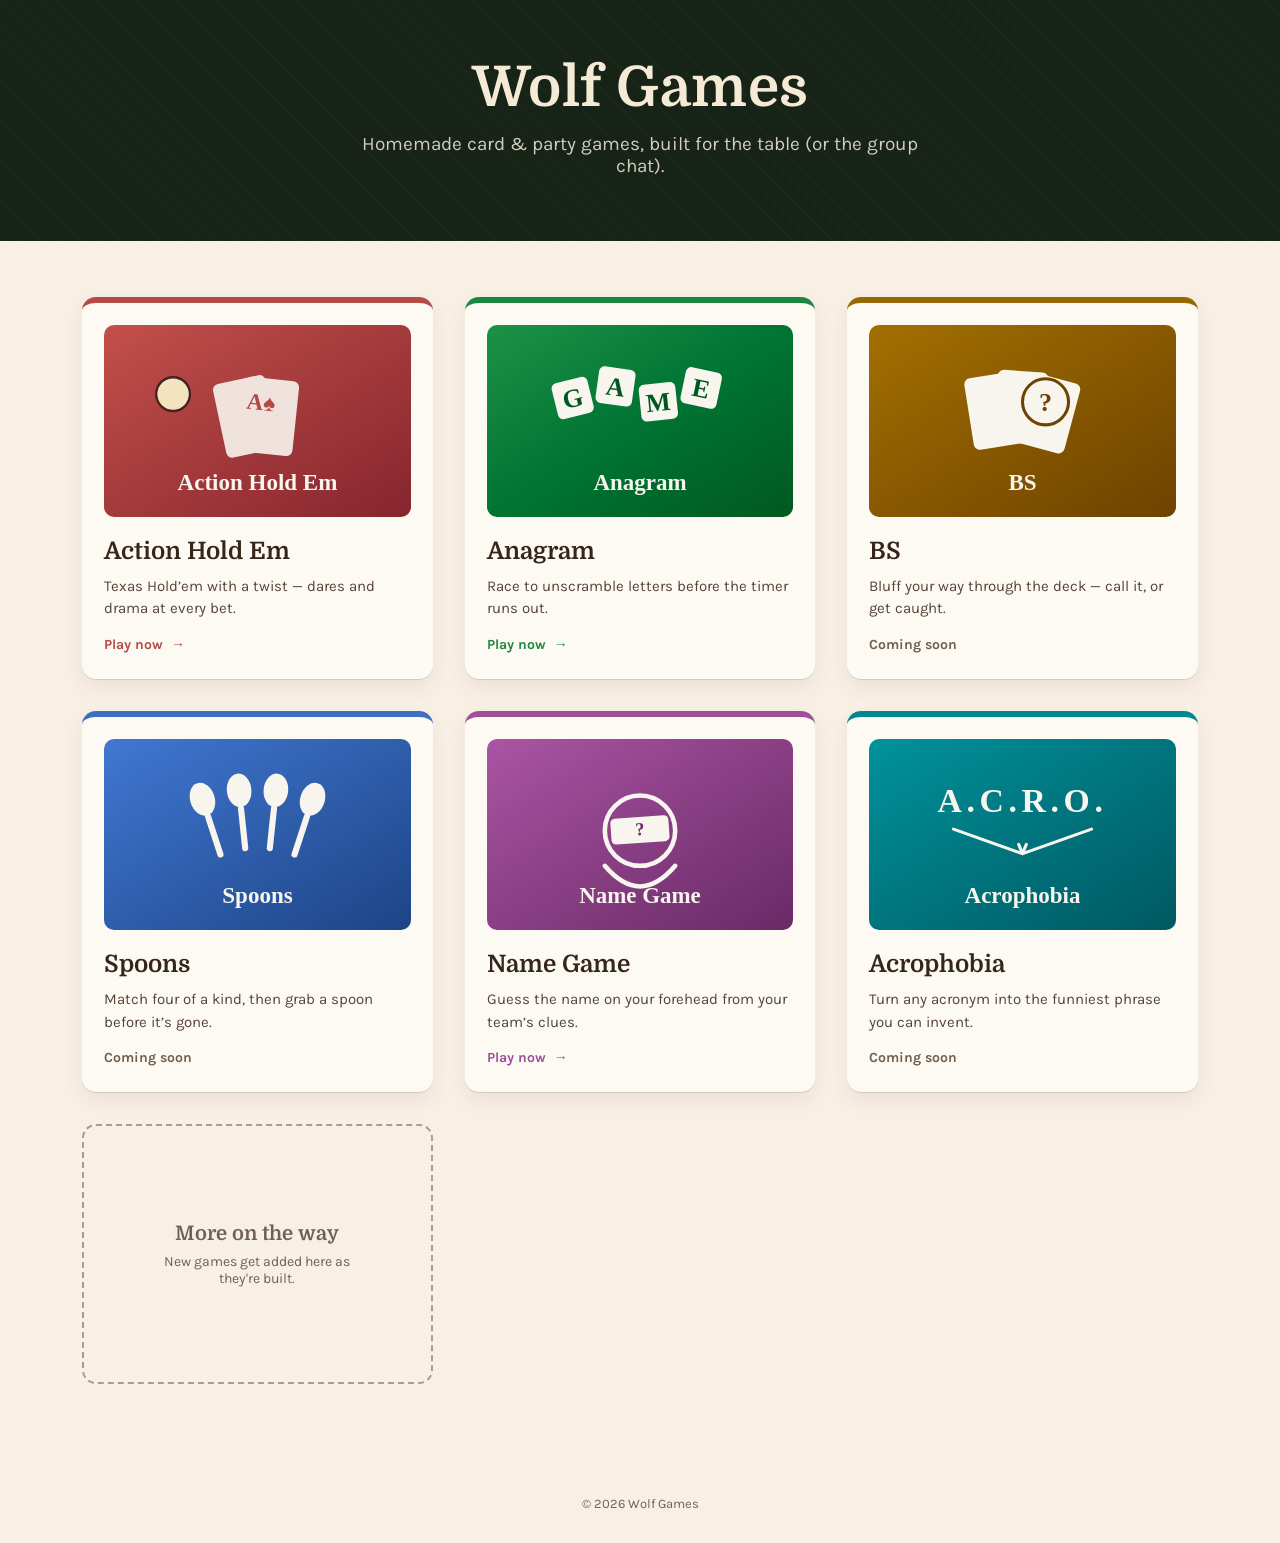
==== index.html @ b46bd2bd "Add files via upload" ====
<!DOCTYPE html>
<html lang="en">
<head>
<meta charset="utf-8">
<meta name="viewport" content="width=device-width, initial-scale=1">
<title>Wolf Games</title>
<link rel="preconnect" href="https://fonts.googleapis.com">
<link href="https://fonts.googleapis.com/css2?family=Domine:wght@500;700&family=Karla:wght@400;500;700&display=swap" rel="stylesheet">
<link rel="stylesheet" href="styles.css">
</head>
<body>

<header class="site-header">
  <div class="site-header-inner">
    <div class="site-title">Wolf Games</div>
    <div class="site-subtitle">Homemade card &amp; party games, built for the table (or the group chat).</div>
  </div>
</header>

<main>
  <div class="game-grid">

    <a href="https://chriswolfesq-collab.github.io/actionholdem/" class="game-card" style="--accent: oklch(0.55 0.14 25);">
      <div class="game-card-art"><img src="images/action-holdem-logo.svg" alt="Action Hold Em logo"></div>
      <div class="game-card-body">
        <div class="game-card-name">Action Hold Em</div>
        <div class="game-card-blurb">Texas Hold&rsquo;em with a twist &mdash; dares and drama at every bet.</div>
        <div class="game-card-cta">Play now <span>&rarr;</span></div>
      </div>
    </a>

    <a href="https://chriswolfesq-collab.github.io/anagram/" class="game-card" style="--accent: oklch(0.55 0.14 150);">
      <div class="game-card-art"><img src="images/anagram-logo.svg" alt="Anagram logo"></div>
      <div class="game-card-body">
        <div class="game-card-name">Anagram</div>
        <div class="game-card-blurb">Race to unscramble letters before the timer runs out.</div>
        <div class="game-card-cta">Play now <span>&rarr;</span></div>
      </div>
    </a>

    <div class="game-card" style="--accent: oklch(0.55 0.14 85);">
      <div class="game-card-art"><img src="images/bs-logo.svg" alt="BS logo"></div>
      <div class="game-card-body">
        <div class="game-card-name">BS</div>
        <div class="game-card-blurb">Bluff your way through the deck &mdash; call it, or get caught.</div>
        <div class="game-card-cta is-disabled">Coming soon</div>
      </div>
    </div>

    <div class="game-card" style="--accent: oklch(0.55 0.14 260);">
      <div class="game-card-art"><img src="images/spoons-logo.svg" alt="Spoons logo"></div>
      <div class="game-card-body">
        <div class="game-card-name">Spoons</div>
        <div class="game-card-blurb">Match four of a kind, then grab a spoon before it&rsquo;s gone.</div>
        <div class="game-card-cta is-disabled">Coming soon</div>
      </div>
    </div>

    <a href="https://chriswolfesq-collab.github.io/namegame/" class="game-card" style="--accent: oklch(0.55 0.14 330);">
      <div class="game-card-art"><img src="images/namegame-logo.svg" alt="Name Game logo"></div>
      <div class="game-card-body">
        <div class="game-card-name">Name Game</div>
        <div class="game-card-blurb">Guess the name on your forehead from your team&rsquo;s clues.</div>
        <div class="game-card-cta">Play now <span>&rarr;</span></div>
      </div>
    </a>

    <div class="game-card" style="--accent: oklch(0.55 0.14 200);">
      <div class="game-card-art"><img src="images/acrophobia-logo.svg" alt="Acrophobia logo"></div>
      <div class="game-card-body">
        <div class="game-card-name">Acrophobia</div>
        <div class="game-card-blurb">Turn any acronym into the funniest phrase you can invent.</div>
        <div class="game-card-cta is-disabled">Coming soon</div>
      </div>
    </div>

    <div class="coming-soon-tile">
      <div class="coming-soon-tile-title">More on the way</div>
      <div class="coming-soon-tile-desc">New games get added here as they're built.</div>
    </div>

  </div>
</main>

<footer class="site-footer">
  &copy; <span id="year"></span> Wolf Games
</footer>

<script>
  document.getElementById('year').textContent = new Date().getFullYear();
</script>

</body>
</html>
---- styles.css ----
:root {
  --bg: oklch(0.96 0.018 75);
  --header-bg: oklch(0.24 0.03 145);
  --header-bg-stripe: oklch(0.27 0.03 145);
  --header-title: oklch(0.94 0.03 85);
  --header-subtitle: oklch(0.85 0.02 90);
  --text: oklch(0.28 0.03 50);
  --text-muted: oklch(0.4 0.03 50);
  --text-faint: oklch(0.5 0.03 60);
  --card-bg: oklch(0.985 0.008 85);
  --card-shadow-edge: oklch(0.8 0.02 85 / 0.6);
  --card-shadow: oklch(0.3 0.03 50 / 0.08);
  --card-shadow-hover: oklch(0.3 0.03 50 / 0.16);
  --dashed-border: oklch(0.7 0.03 70);
}

* { box-sizing: border-box; }

body {
  margin: 0;
  min-height: 100vh;
  background: var(--bg);
  font-family: 'Karla', sans-serif;
  color: var(--text);
}

@keyframes felt-in {
  from { opacity: 0; transform: translateY(14px); }
  to { opacity: 1; transform: translateY(0); }
}

/* Header */
.site-header {
  background: var(--header-bg);
  padding: 56px 40px 64px;
  text-align: center;
  position: relative;
  overflow: hidden;
}

.site-header::before {
  content: '';
  position: absolute;
  inset: 0;
  background-image: repeating-linear-gradient(45deg, var(--header-bg-stripe) 0px, var(--header-bg-stripe) 2px, transparent 2px, transparent 14px);
  opacity: 0.5;
}

.site-header-inner {
  position: relative;
}

.site-title {
  font-family: 'Domine', serif;
  font-weight: 700;
  font-size: 56px;
  letter-spacing: 0.5px;
  color: var(--header-title);
}

.site-subtitle {
  margin-top: 14px;
  font-size: 19px;
  color: var(--header-subtitle);
  max-width: 560px;
  margin-left: auto;
  margin-right: auto;
}

/* Game grid */
main {
  max-width: 1180px;
  margin: 0 auto;
  padding: 56px 32px 80px;
}

.game-grid {
  display: grid;
  grid-template-columns: repeat(auto-fit, minmax(300px, 1fr));
  gap: 32px;
}

.game-card {
  text-decoration: none;
  color: inherit;
  display: flex;
  flex-direction: column;
  background: var(--card-bg);
  border-radius: 14px;
  overflow: hidden;
  box-shadow: 0 1px 0 var(--card-shadow-edge), 0 8px 20px var(--card-shadow);
  border-top: 6px solid var(--accent);
  animation: felt-in 0.5s ease both;
  transition: transform 0.15s ease, box-shadow 0.15s ease;
}

a.game-card:hover {
  transform: translateY(-4px);
  box-shadow: 0 10px 28px var(--card-shadow-hover);
}

.game-card-art {
  padding: 22px 22px 0;
}

.game-card-art img {
  width: 100%;
  aspect-ratio: 16 / 10;
  border-radius: 10px;
  display: block;
  object-fit: cover;
}

.game-card-body {
  padding: 20px 22px 26px;
  display: flex;
  flex-direction: column;
  gap: 10px;
  flex: 1;
}

.game-card-name {
  font-family: 'Domine', serif;
  font-weight: 700;
  font-size: 24px;
}

.game-card-blurb {
  font-size: 15px;
  line-height: 1.5;
  color: var(--text-muted);
  flex: 1;
}

.game-card-cta {
  margin-top: 6px;
  display: inline-flex;
  align-items: center;
  gap: 8px;
  font-weight: 700;
  font-size: 14px;
  color: var(--accent);
}

.game-card-cta.is-disabled {
  color: var(--text-faint);
}

/* Coming soon tile (no game yet) */
.coming-soon-tile {
  display: flex;
  flex-direction: column;
  align-items: center;
  justify-content: center;
  gap: 8px;
  border: 2px dashed var(--dashed-border);
  border-radius: 14px;
  padding: 40px 22px;
  min-height: 260px;
  color: var(--text-faint);
  text-align: center;
}

.coming-soon-tile-title {
  font-family: 'Domine', serif;
  font-size: 20px;
  font-weight: 700;
}

.coming-soon-tile-desc {
  font-size: 14px;
  max-width: 220px;
}

/* Footer */
.site-footer {
  text-align: center;
  padding: 32px;
  font-size: 13px;
  color: var(--text-faint);
}
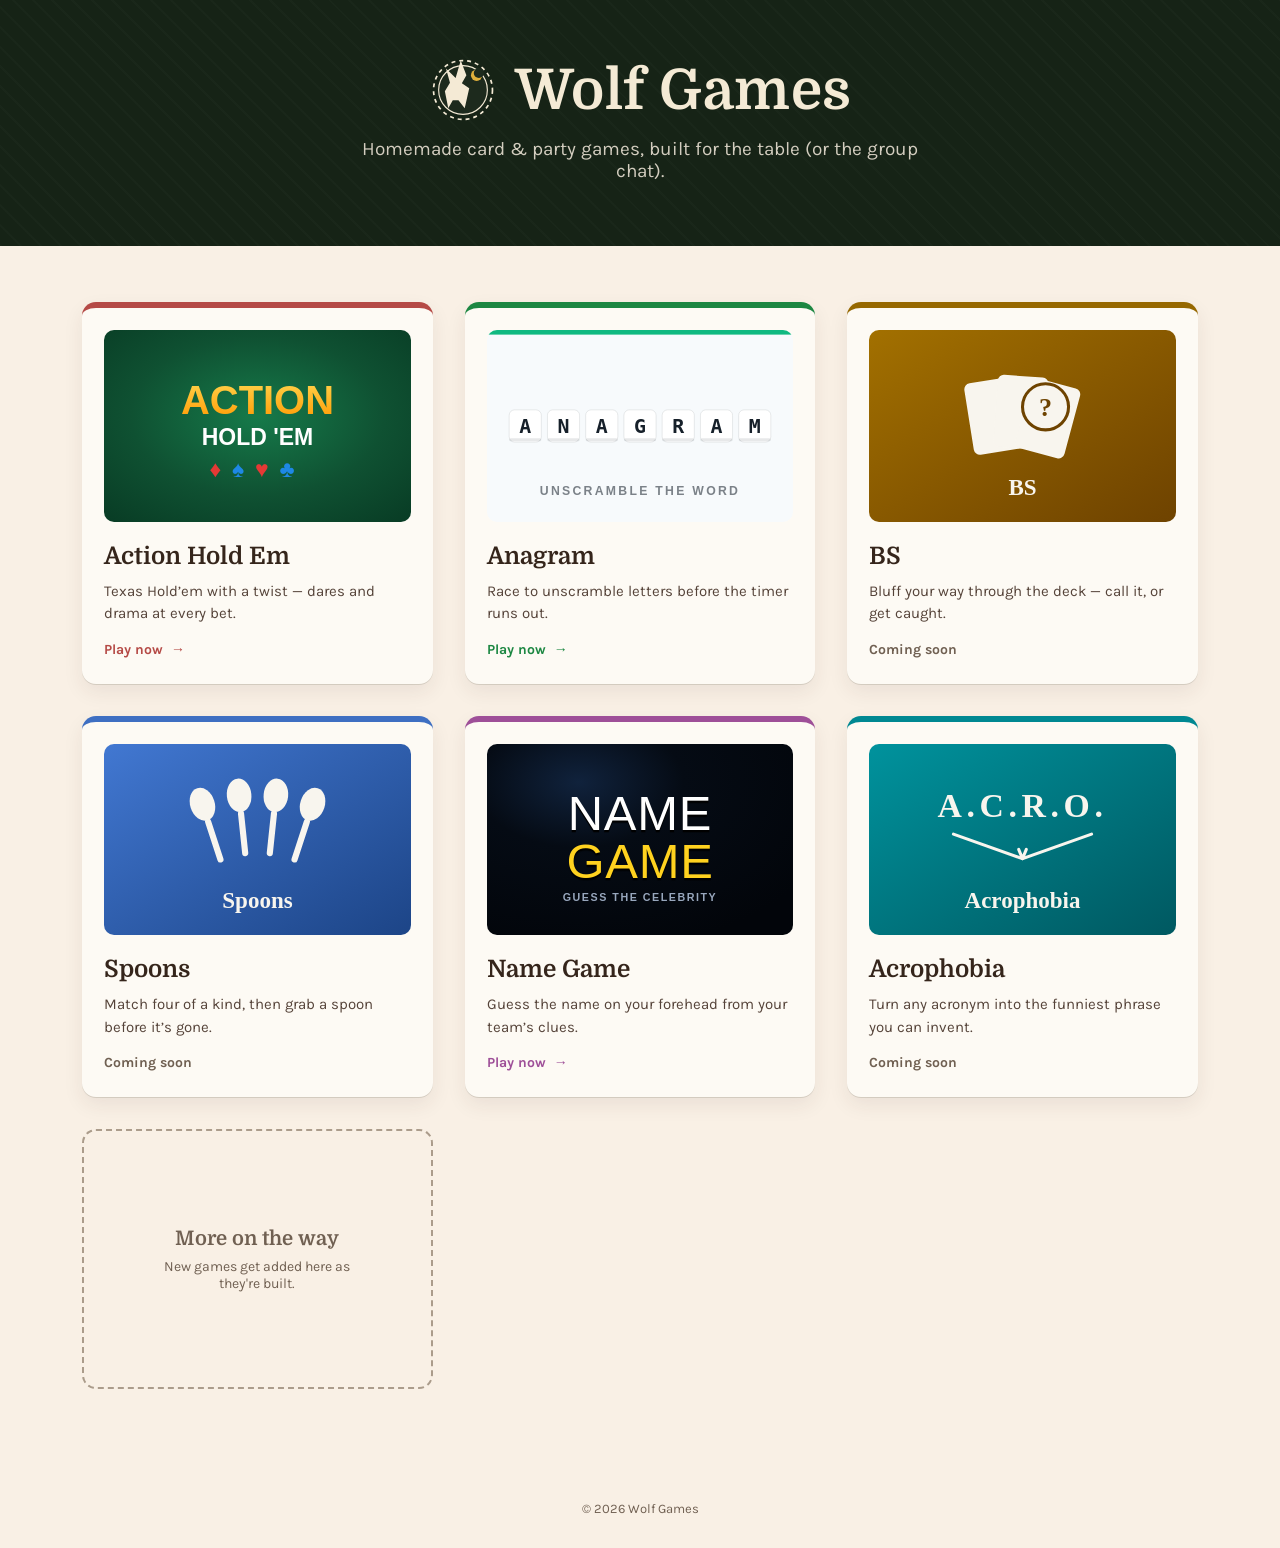
==== commit 982aab62: "Add wolf-head logo mark to header, match game logos to live app branding Co-Authored-By: Claude Sonn" ====
--- a/index.html
+++ b/index.html
@@ -12,7 +12,28 @@
 
 <header class="site-header">
   <div class="site-header-inner">
-    <div class="site-title">Wolf Games</div>
+    <div class="site-logo">
+      <svg class="site-logo-icon" viewBox="0 0 120 120" xmlns="http://www.w3.org/2000/svg" aria-hidden="true">
+        <circle cx="60" cy="60" r="52" fill="none" stroke="oklch(0.94 0.03 85)" stroke-width="3" stroke-dasharray="7 7"/>
+        <circle cx="60" cy="60" r="43" fill="oklch(0.27 0.03 145)" stroke="oklch(0.94 0.03 85)" stroke-width="2"/>
+        <circle cx="84" cy="34" r="10" fill="oklch(0.78 0.14 85)"/>
+        <circle cx="88" cy="30" r="9" fill="oklch(0.27 0.03 145)"/>
+        <path d="M 34 92
+                 L 28 62
+                 L 37 47
+                 L 30 22
+                 L 47 39
+                 L 56 8
+                 L 66 34
+                 L 58 48
+                 L 71 57
+                 L 63 92
+                 L 52 78
+                 L 42 78 Z"
+              fill="oklch(0.94 0.03 85)"/>
+      </svg>
+      <div class="site-title">Wolf Games</div>
+    </div>
     <div class="site-subtitle">Homemade card &amp; party games, built for the table (or the group chat).</div>
   </div>
 </header>
--- a/styles.css
+++ b/styles.css
@@ -48,6 +48,19 @@
 
 .site-header-inner {
   position: relative;
+}
+
+.site-logo {
+  display: flex;
+  align-items: center;
+  justify-content: center;
+  gap: 18px;
+}
+
+.site-logo-icon {
+  width: 68px;
+  height: 68px;
+  flex-shrink: 0;
 }
 
 .site-title {
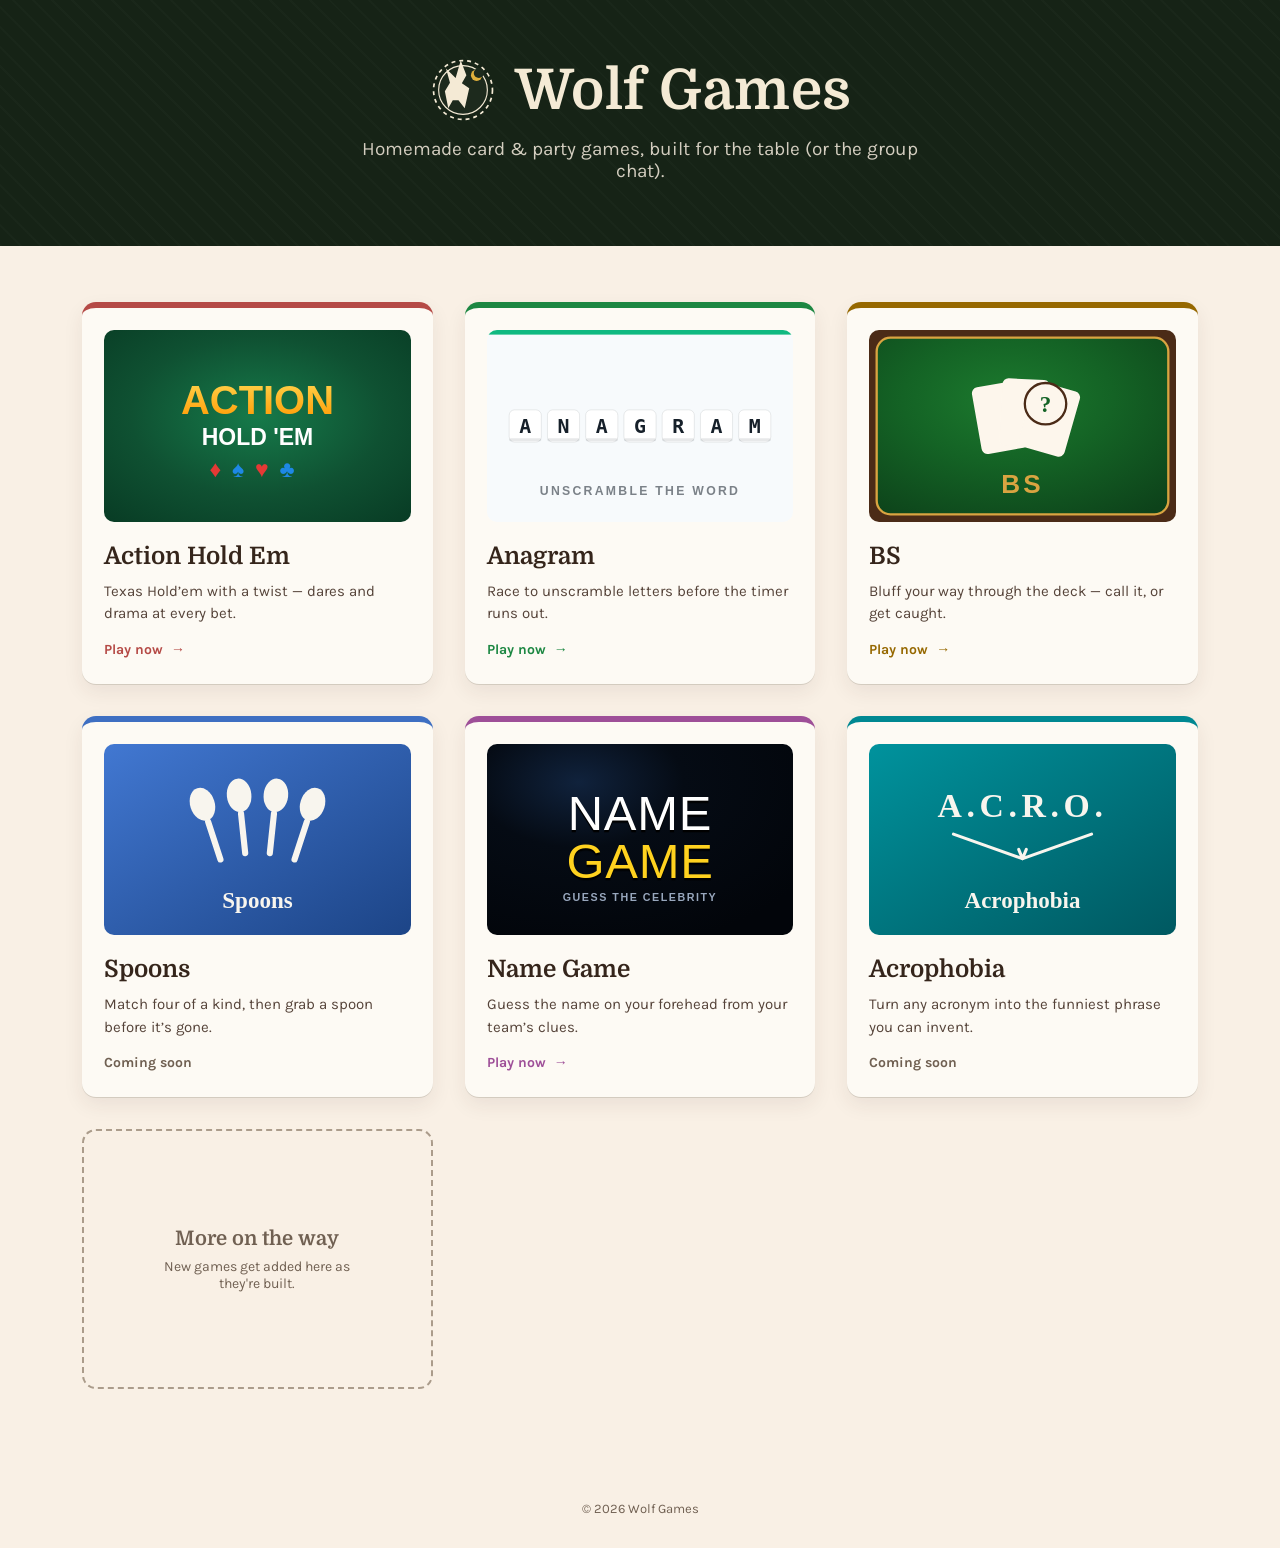
==== commit 1bb8e040: "Link BS to live game and match its logo to in-game felt/gold branding Co-Authored-By: Claude Sonnet " ====
--- a/index.html
+++ b/index.html
@@ -59,14 +59,14 @@
       </div>
     </a>
 
-    <div class="game-card" style="--accent: oklch(0.55 0.14 85);">
+    <a href="https://chriswolfesq-collab.github.io/bs/" class="game-card" style="--accent: oklch(0.55 0.14 85);">
       <div class="game-card-art"><img src="images/bs-logo.svg" alt="BS logo"></div>
       <div class="game-card-body">
         <div class="game-card-name">BS</div>
         <div class="game-card-blurb">Bluff your way through the deck &mdash; call it, or get caught.</div>
-        <div class="game-card-cta is-disabled">Coming soon</div>
+        <div class="game-card-cta">Play now <span>&rarr;</span></div>
       </div>
-    </div>
+    </a>
 
     <div class="game-card" style="--accent: oklch(0.55 0.14 260);">
       <div class="game-card-art"><img src="images/spoons-logo.svg" alt="Spoons logo"></div>
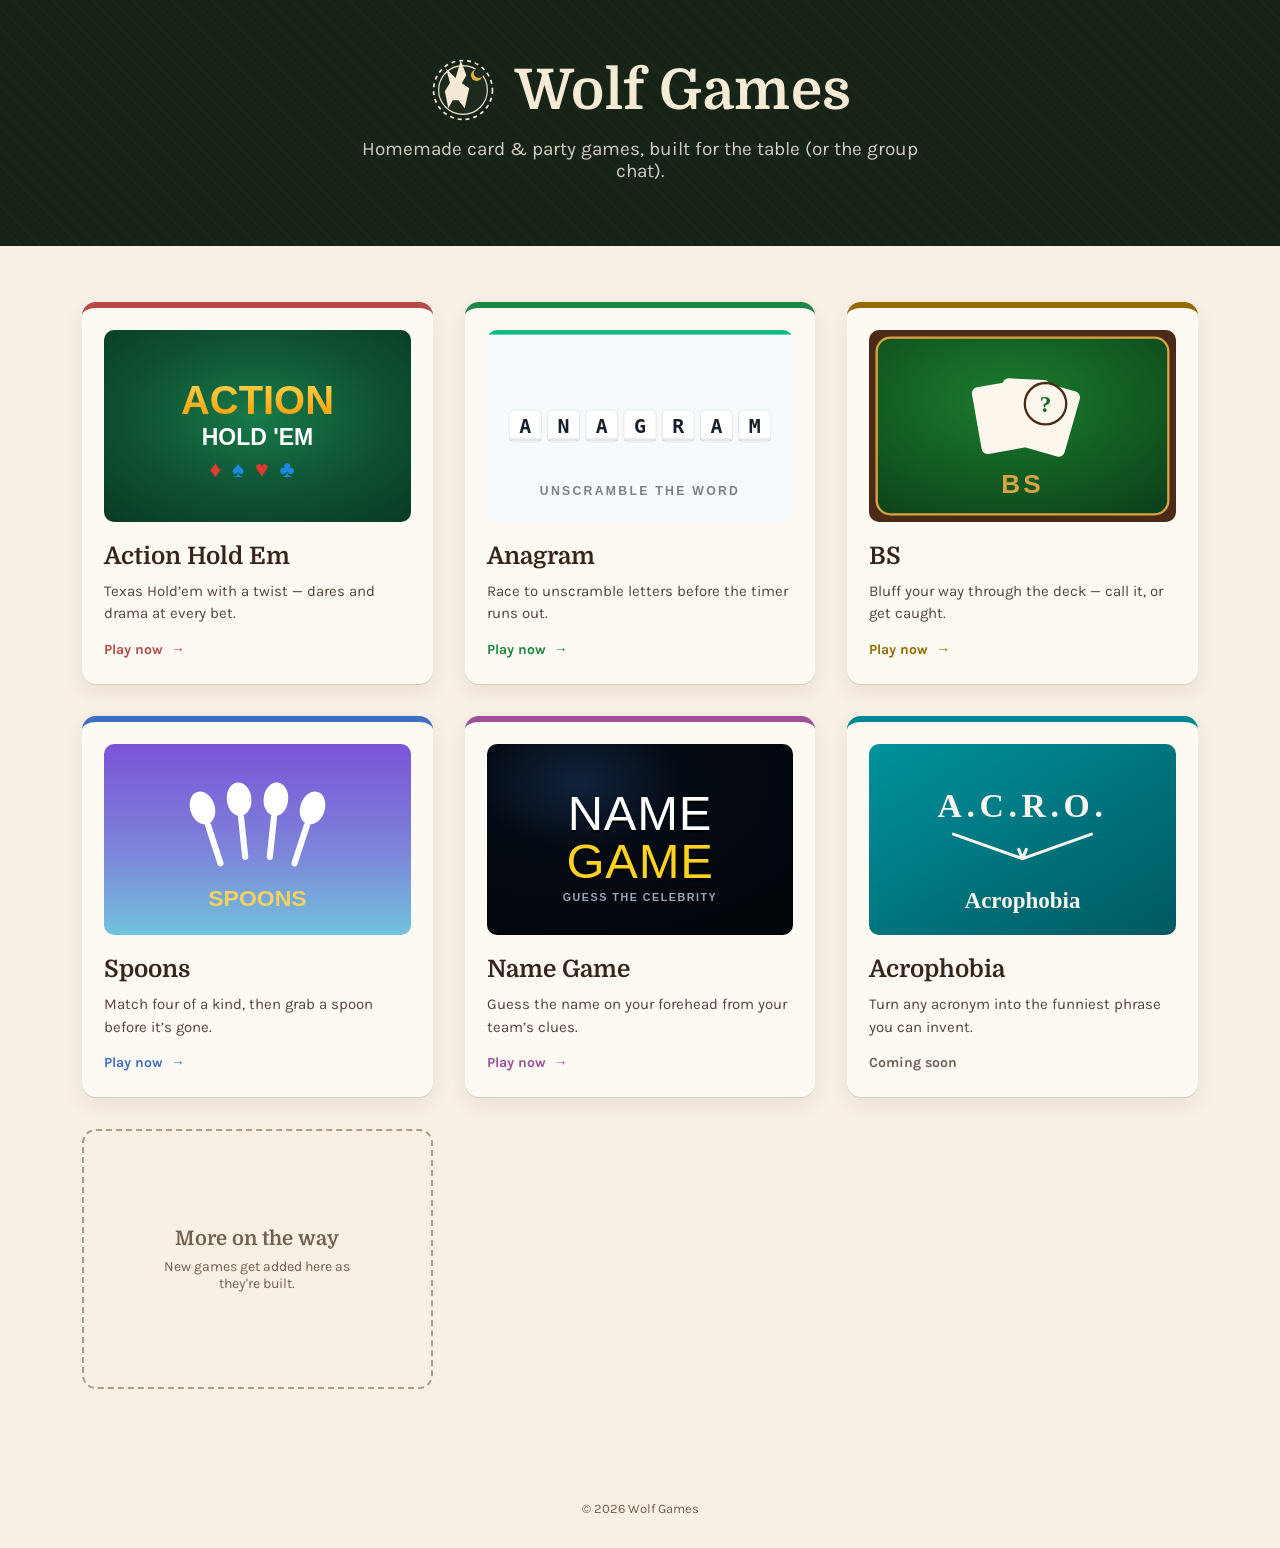
==== commit e94d8d9a: "Link Spoons to live game and match its logo to in-game purple/gold branding Co-Authored-By: Claude S" ====
--- a/index.html
+++ b/index.html
@@ -68,14 +68,14 @@
       </div>
     </a>
 
-    <div class="game-card" style="--accent: oklch(0.55 0.14 260);">
+    <a href="https://chriswolfesq-collab.github.io/spoons/" class="game-card" style="--accent: oklch(0.55 0.14 260);">
       <div class="game-card-art"><img src="images/spoons-logo.svg" alt="Spoons logo"></div>
       <div class="game-card-body">
         <div class="game-card-name">Spoons</div>
         <div class="game-card-blurb">Match four of a kind, then grab a spoon before it&rsquo;s gone.</div>
-        <div class="game-card-cta is-disabled">Coming soon</div>
+        <div class="game-card-cta">Play now <span>&rarr;</span></div>
       </div>
-    </div>
+    </a>
 
     <a href="https://chriswolfesq-collab.github.io/namegame/" class="game-card" style="--accent: oklch(0.55 0.14 330);">
       <div class="game-card-art"><img src="images/namegame-logo.svg" alt="Name Game logo"></div>
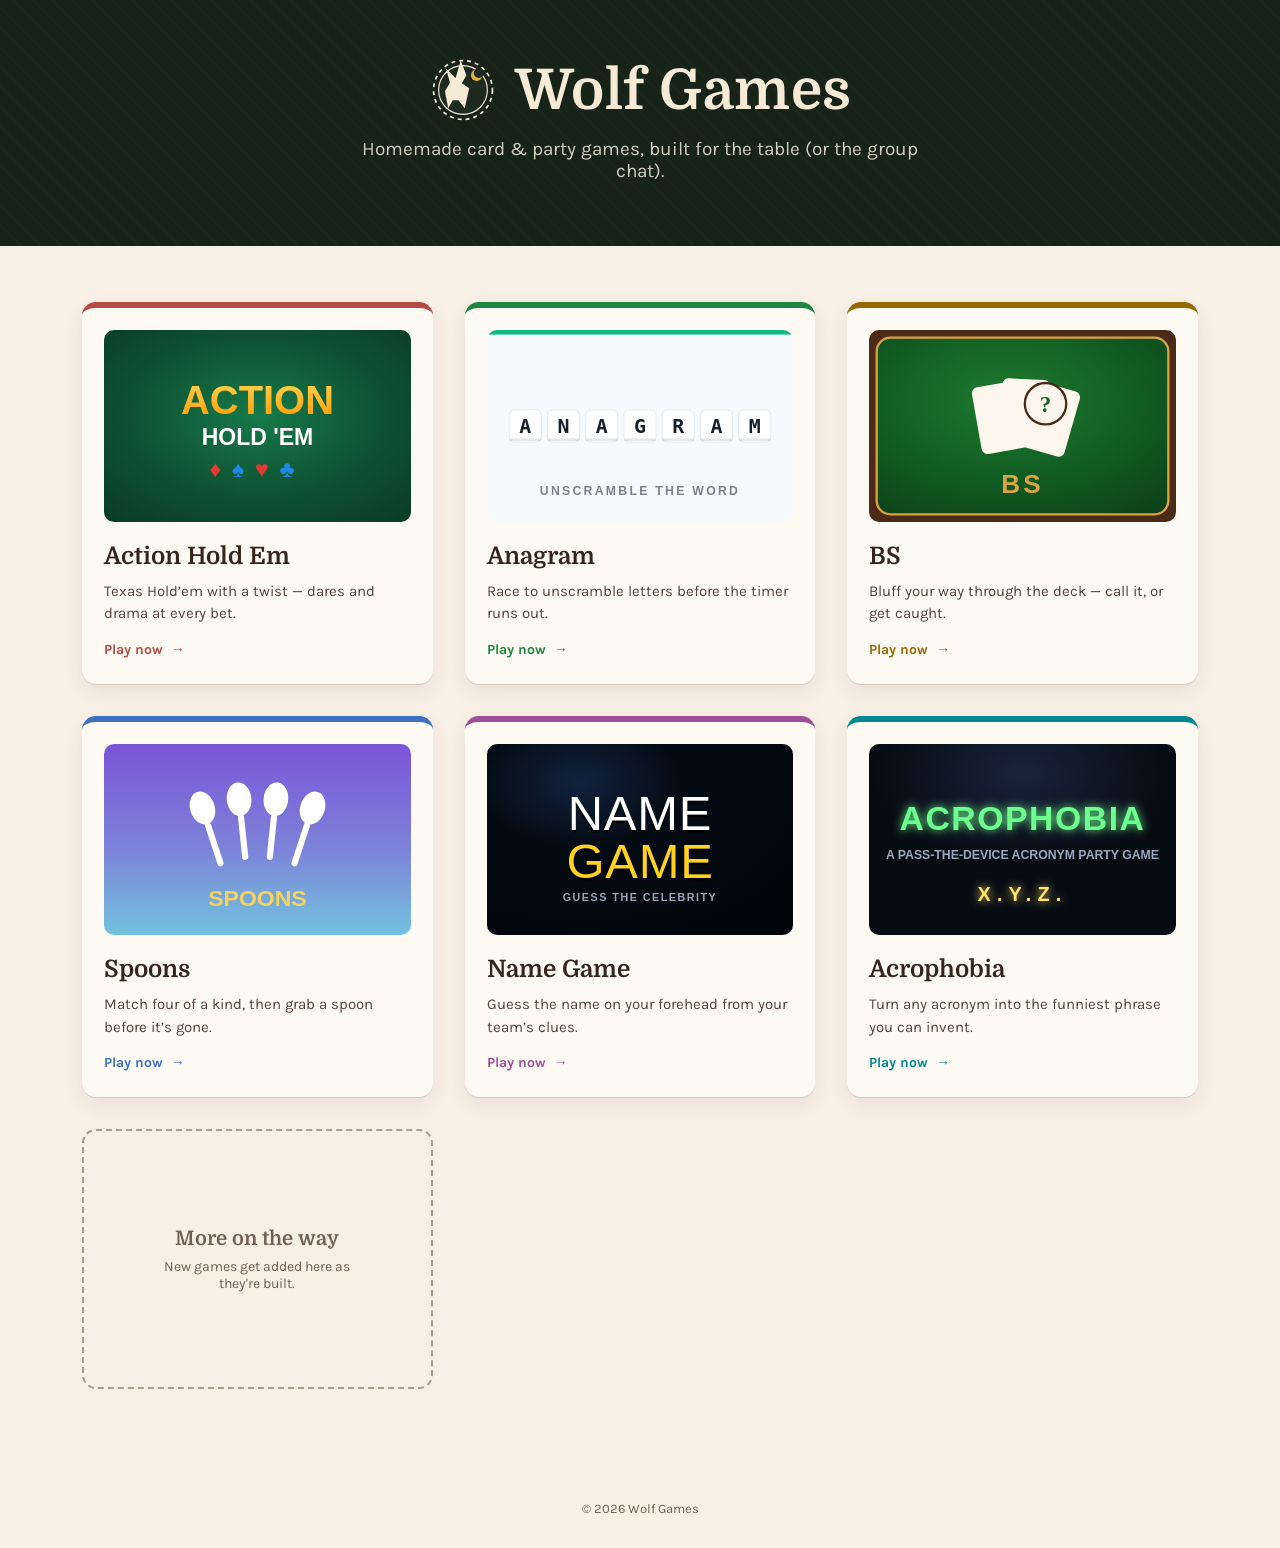
==== commit 4d742417: "Link Acrophobia to live game and match its logo to in-game neon branding Co-Authored-By: Claude Sonn" ====
--- a/index.html
+++ b/index.html
@@ -86,14 +86,14 @@
       </div>
     </a>
 
-    <div class="game-card" style="--accent: oklch(0.55 0.14 200);">
+    <a href="https://chriswolfesq-collab.github.io/acrophobia/" class="game-card" style="--accent: oklch(0.55 0.14 200);">
       <div class="game-card-art"><img src="images/acrophobia-logo.svg" alt="Acrophobia logo"></div>
       <div class="game-card-body">
         <div class="game-card-name">Acrophobia</div>
         <div class="game-card-blurb">Turn any acronym into the funniest phrase you can invent.</div>
-        <div class="game-card-cta is-disabled">Coming soon</div>
+        <div class="game-card-cta">Play now <span>&rarr;</span></div>
       </div>
-    </div>
+    </a>
 
     <div class="coming-soon-tile">
       <div class="coming-soon-tile-title">More on the way</div>
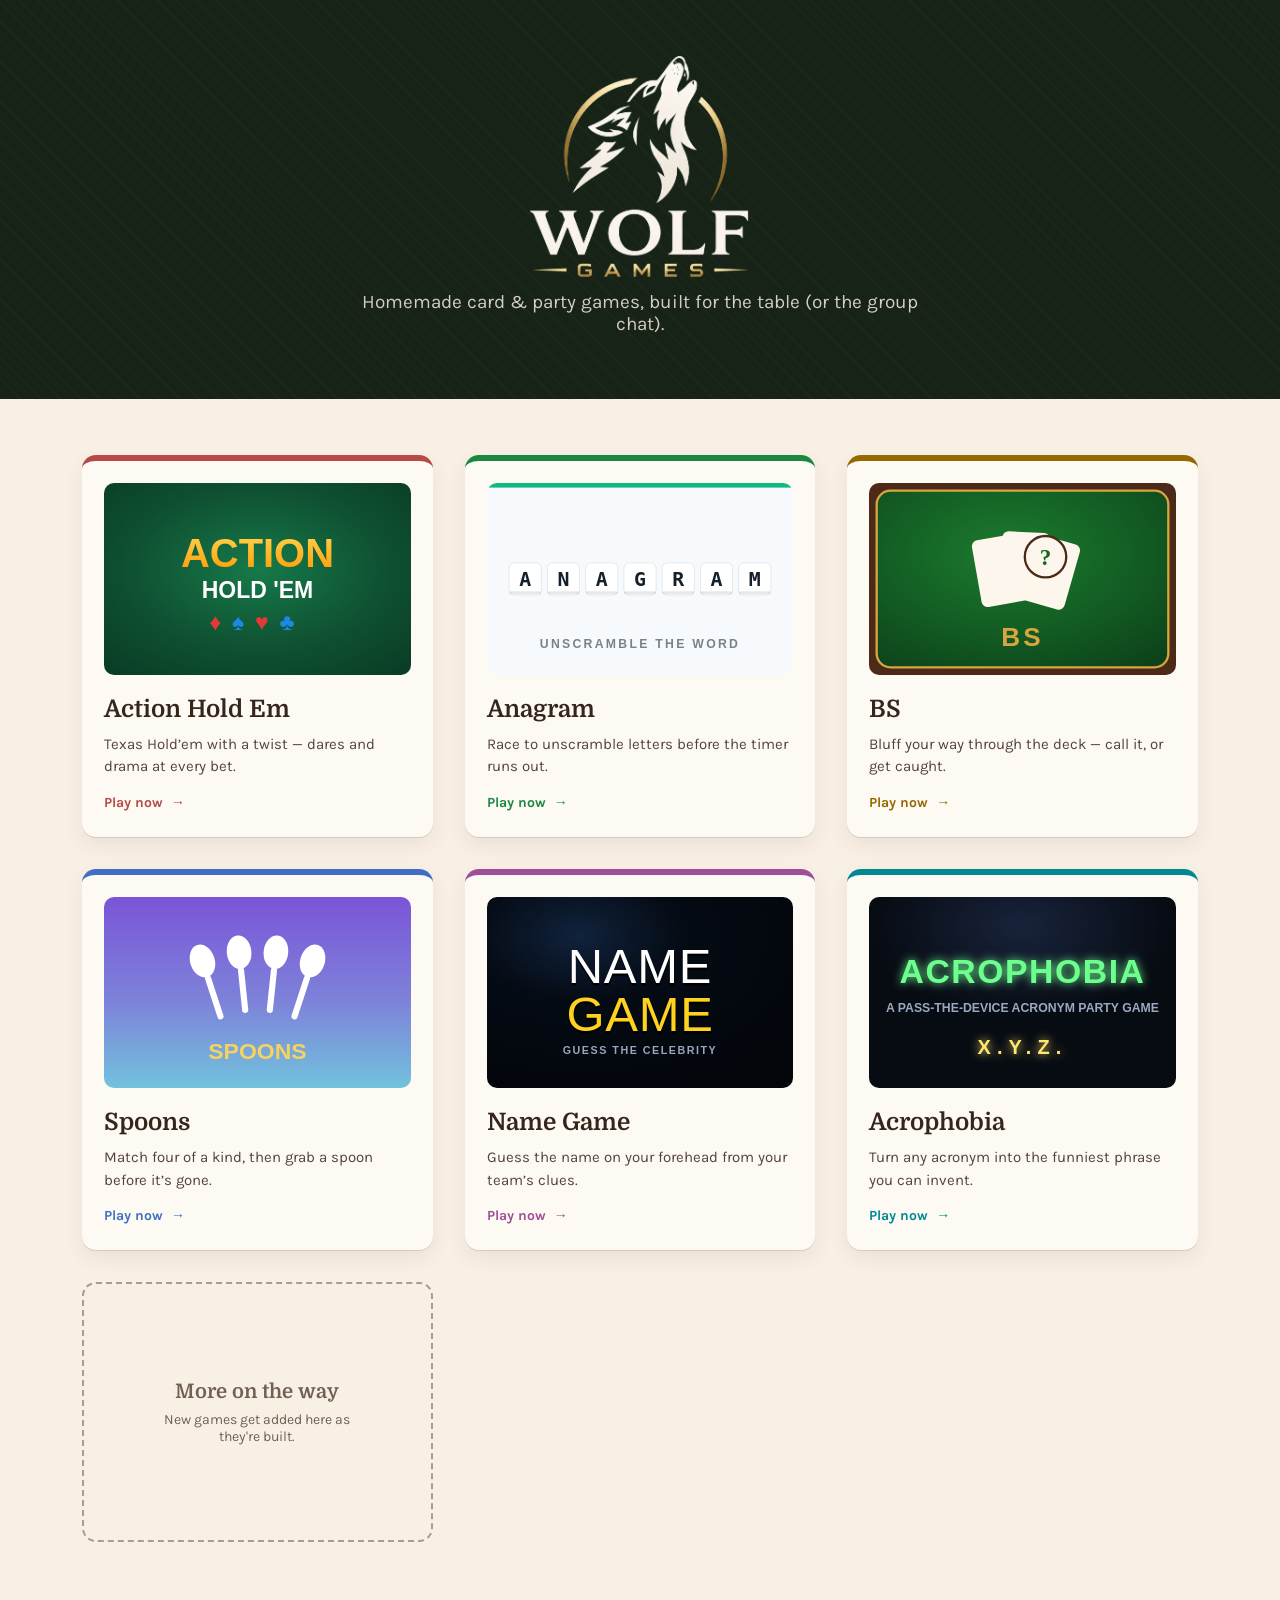
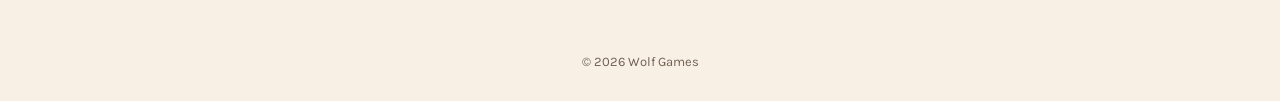
==== commit d6dd248c: "Replace header wolf icon + wordmark with user-provided logo artwork Co-Authored-By: Claude Sonnet 5 " ====
--- a/index.html
+++ b/index.html
@@ -12,28 +12,7 @@
 
 <header class="site-header">
   <div class="site-header-inner">
-    <div class="site-logo">
-      <svg class="site-logo-icon" viewBox="0 0 120 120" xmlns="http://www.w3.org/2000/svg" aria-hidden="true">
-        <circle cx="60" cy="60" r="52" fill="none" stroke="oklch(0.94 0.03 85)" stroke-width="3" stroke-dasharray="7 7"/>
-        <circle cx="60" cy="60" r="43" fill="oklch(0.27 0.03 145)" stroke="oklch(0.94 0.03 85)" stroke-width="2"/>
-        <circle cx="84" cy="34" r="10" fill="oklch(0.78 0.14 85)"/>
-        <circle cx="88" cy="30" r="9" fill="oklch(0.27 0.03 145)"/>
-        <path d="M 34 92
-                 L 28 62
-                 L 37 47
-                 L 30 22
-                 L 47 39
-                 L 56 8
-                 L 66 34
-                 L 58 48
-                 L 71 57
-                 L 63 92
-                 L 52 78
-                 L 42 78 Z"
-              fill="oklch(0.94 0.03 85)"/>
-      </svg>
-      <div class="site-title">Wolf Games</div>
-    </div>
+    <img class="site-logo" src="images/wolf-games-logo-full.png" alt="Wolf Games">
     <div class="site-subtitle">Homemade card &amp; party games, built for the table (or the group chat).</div>
   </div>
 </header>
--- a/styles.css
+++ b/styles.css
@@ -51,24 +51,10 @@
 }
 
 .site-logo {
-  display: flex;
-  align-items: center;
-  justify-content: center;
-  gap: 18px;
-}
-
-.site-logo-icon {
-  width: 68px;
-  height: 68px;
-  flex-shrink: 0;
-}
-
-.site-title {
-  font-family: 'Domine', serif;
-  font-weight: 700;
-  font-size: 56px;
-  letter-spacing: 0.5px;
-  color: var(--header-title);
+  display: block;
+  width: 220px;
+  height: auto;
+  margin: 0 auto;
 }
 
 .site-subtitle {
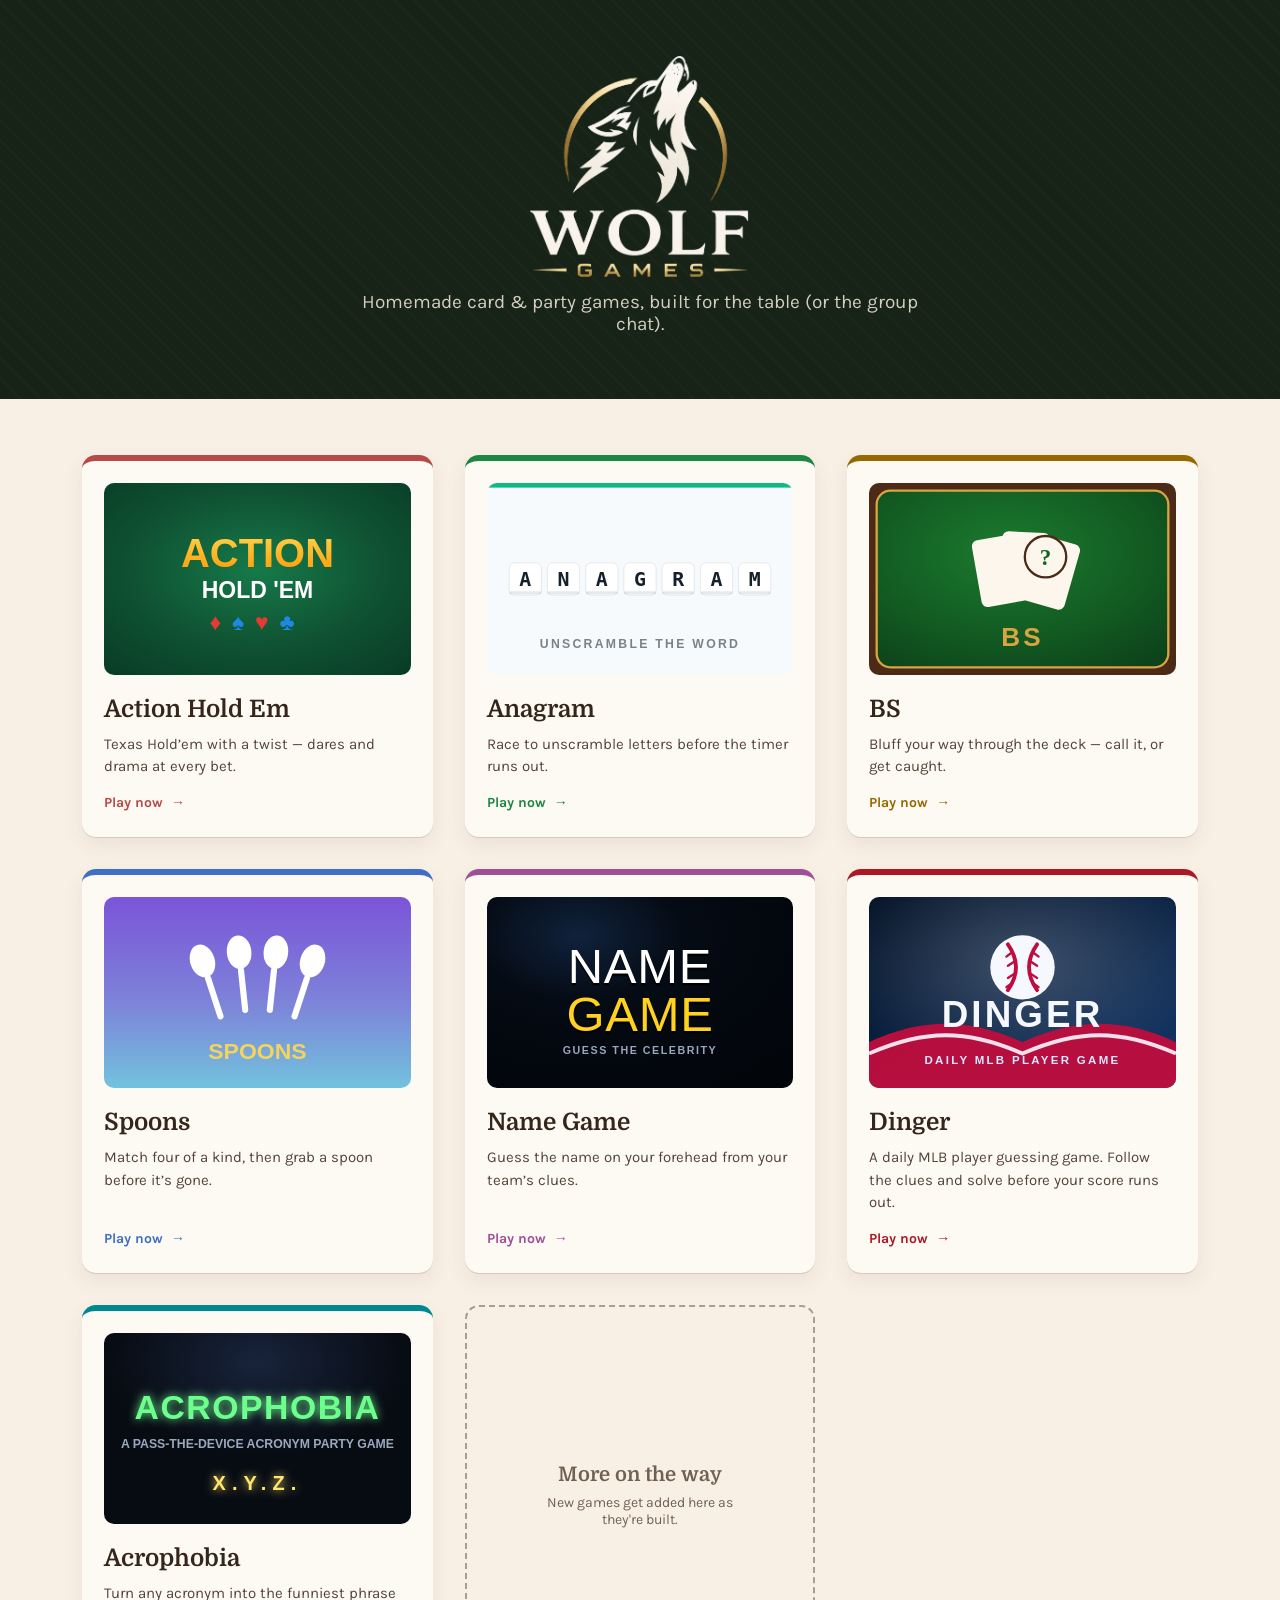
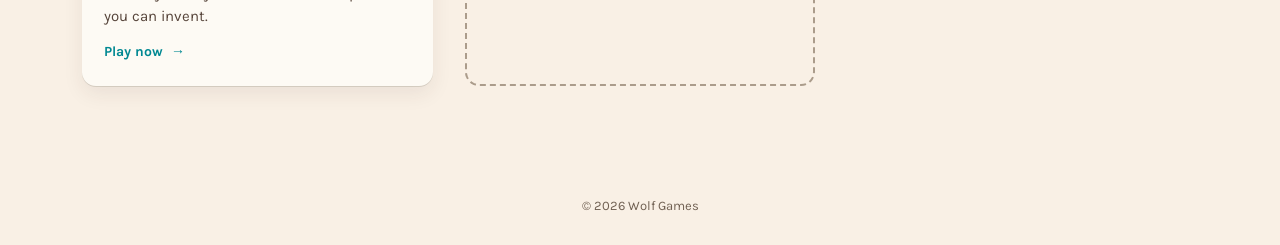
==== commit 334f30a6: "Add files via upload" ====
--- a/index.html
+++ b/index.html
@@ -65,6 +65,15 @@
       </div>
     </a>
 
+    <a href="https://chriswolfesq-collab.github.io/dinger/" class="game-card" style="--accent: oklch(0.48 0.18 24);">
+      <div class="game-card-art"><img src="images/dinger-logo.svg" alt="Dinger logo"></div>
+      <div class="game-card-body">
+        <div class="game-card-name">Dinger</div>
+        <div class="game-card-blurb">A daily MLB player guessing game. Follow the clues and solve before your score runs out.</div>
+        <div class="game-card-cta">Play now <span>&rarr;</span></div>
+      </div>
+    </a>
+
     <a href="https://chriswolfesq-collab.github.io/acrophobia/" class="game-card" style="--accent: oklch(0.55 0.14 200);">
       <div class="game-card-art"><img src="images/acrophobia-logo.svg" alt="Acrophobia logo"></div>
       <div class="game-card-body">
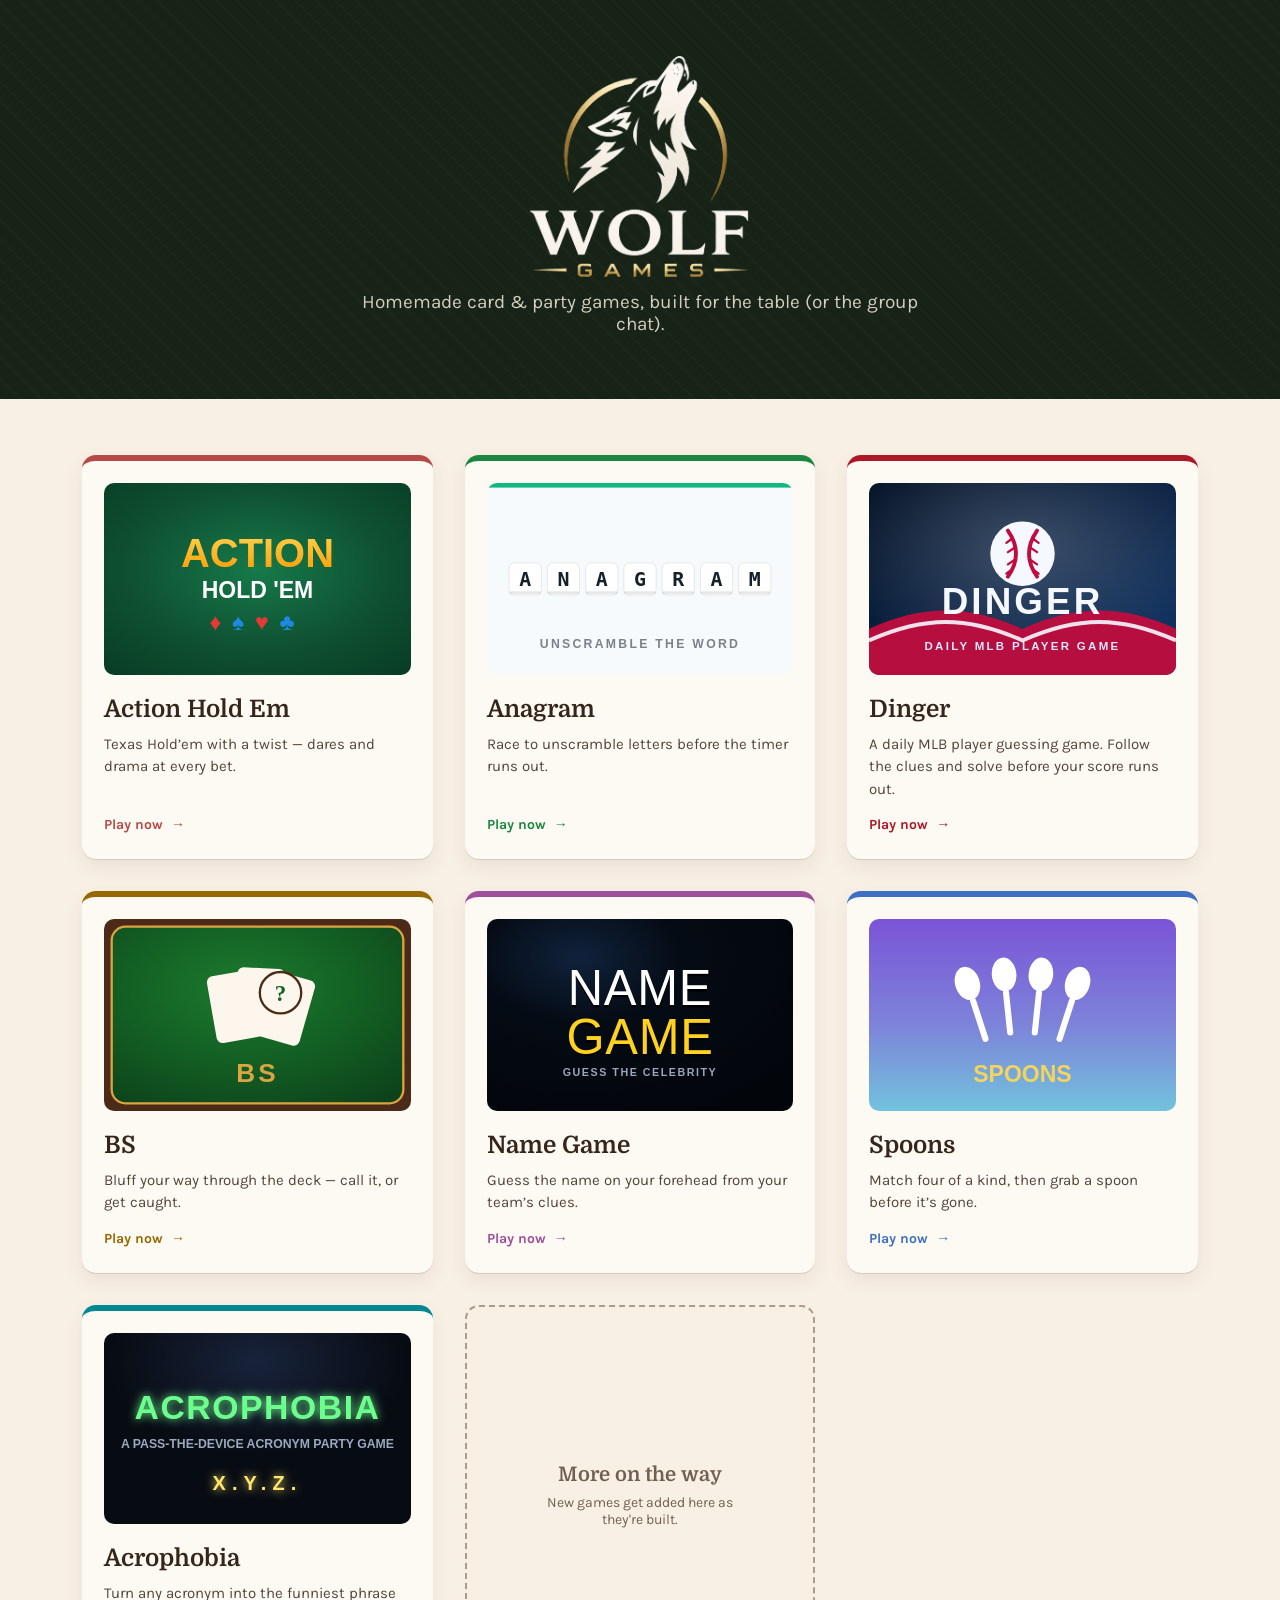
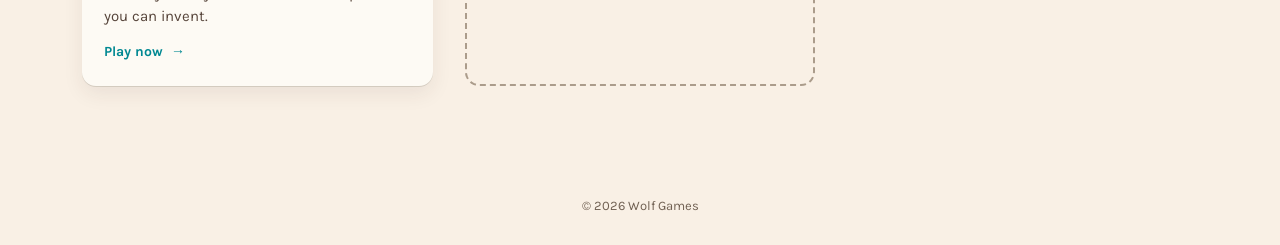
==== commit 2d10f682: "Reorder game cards: Action Hold Em, Anagram, Dinger, BS, Name Game, Spoons, Acrophobia Co-Authored-B" ====
--- a/index.html
+++ b/index.html
@@ -38,20 +38,20 @@
       </div>
     </a>
 
+    <a href="https://chriswolfesq-collab.github.io/dinger/" class="game-card" style="--accent: oklch(0.48 0.18 24);">
+      <div class="game-card-art"><img src="images/dinger-logo.svg" alt="Dinger logo"></div>
+      <div class="game-card-body">
+        <div class="game-card-name">Dinger</div>
+        <div class="game-card-blurb">A daily MLB player guessing game. Follow the clues and solve before your score runs out.</div>
+        <div class="game-card-cta">Play now <span>&rarr;</span></div>
+      </div>
+    </a>
+
     <a href="https://chriswolfesq-collab.github.io/bs/" class="game-card" style="--accent: oklch(0.55 0.14 85);">
       <div class="game-card-art"><img src="images/bs-logo.svg" alt="BS logo"></div>
       <div class="game-card-body">
         <div class="game-card-name">BS</div>
         <div class="game-card-blurb">Bluff your way through the deck &mdash; call it, or get caught.</div>
-        <div class="game-card-cta">Play now <span>&rarr;</span></div>
-      </div>
-    </a>
-
-    <a href="https://chriswolfesq-collab.github.io/spoons/" class="game-card" style="--accent: oklch(0.55 0.14 260);">
-      <div class="game-card-art"><img src="images/spoons-logo.svg" alt="Spoons logo"></div>
-      <div class="game-card-body">
-        <div class="game-card-name">Spoons</div>
-        <div class="game-card-blurb">Match four of a kind, then grab a spoon before it&rsquo;s gone.</div>
         <div class="game-card-cta">Play now <span>&rarr;</span></div>
       </div>
     </a>
@@ -65,11 +65,11 @@
       </div>
     </a>
 
-    <a href="https://chriswolfesq-collab.github.io/dinger/" class="game-card" style="--accent: oklch(0.48 0.18 24);">
-      <div class="game-card-art"><img src="images/dinger-logo.svg" alt="Dinger logo"></div>
+    <a href="https://chriswolfesq-collab.github.io/spoons/" class="game-card" style="--accent: oklch(0.55 0.14 260);">
+      <div class="game-card-art"><img src="images/spoons-logo.svg" alt="Spoons logo"></div>
       <div class="game-card-body">
-        <div class="game-card-name">Dinger</div>
-        <div class="game-card-blurb">A daily MLB player guessing game. Follow the clues and solve before your score runs out.</div>
+        <div class="game-card-name">Spoons</div>
+        <div class="game-card-blurb">Match four of a kind, then grab a spoon before it&rsquo;s gone.</div>
         <div class="game-card-cta">Play now <span>&rarr;</span></div>
       </div>
     </a>
